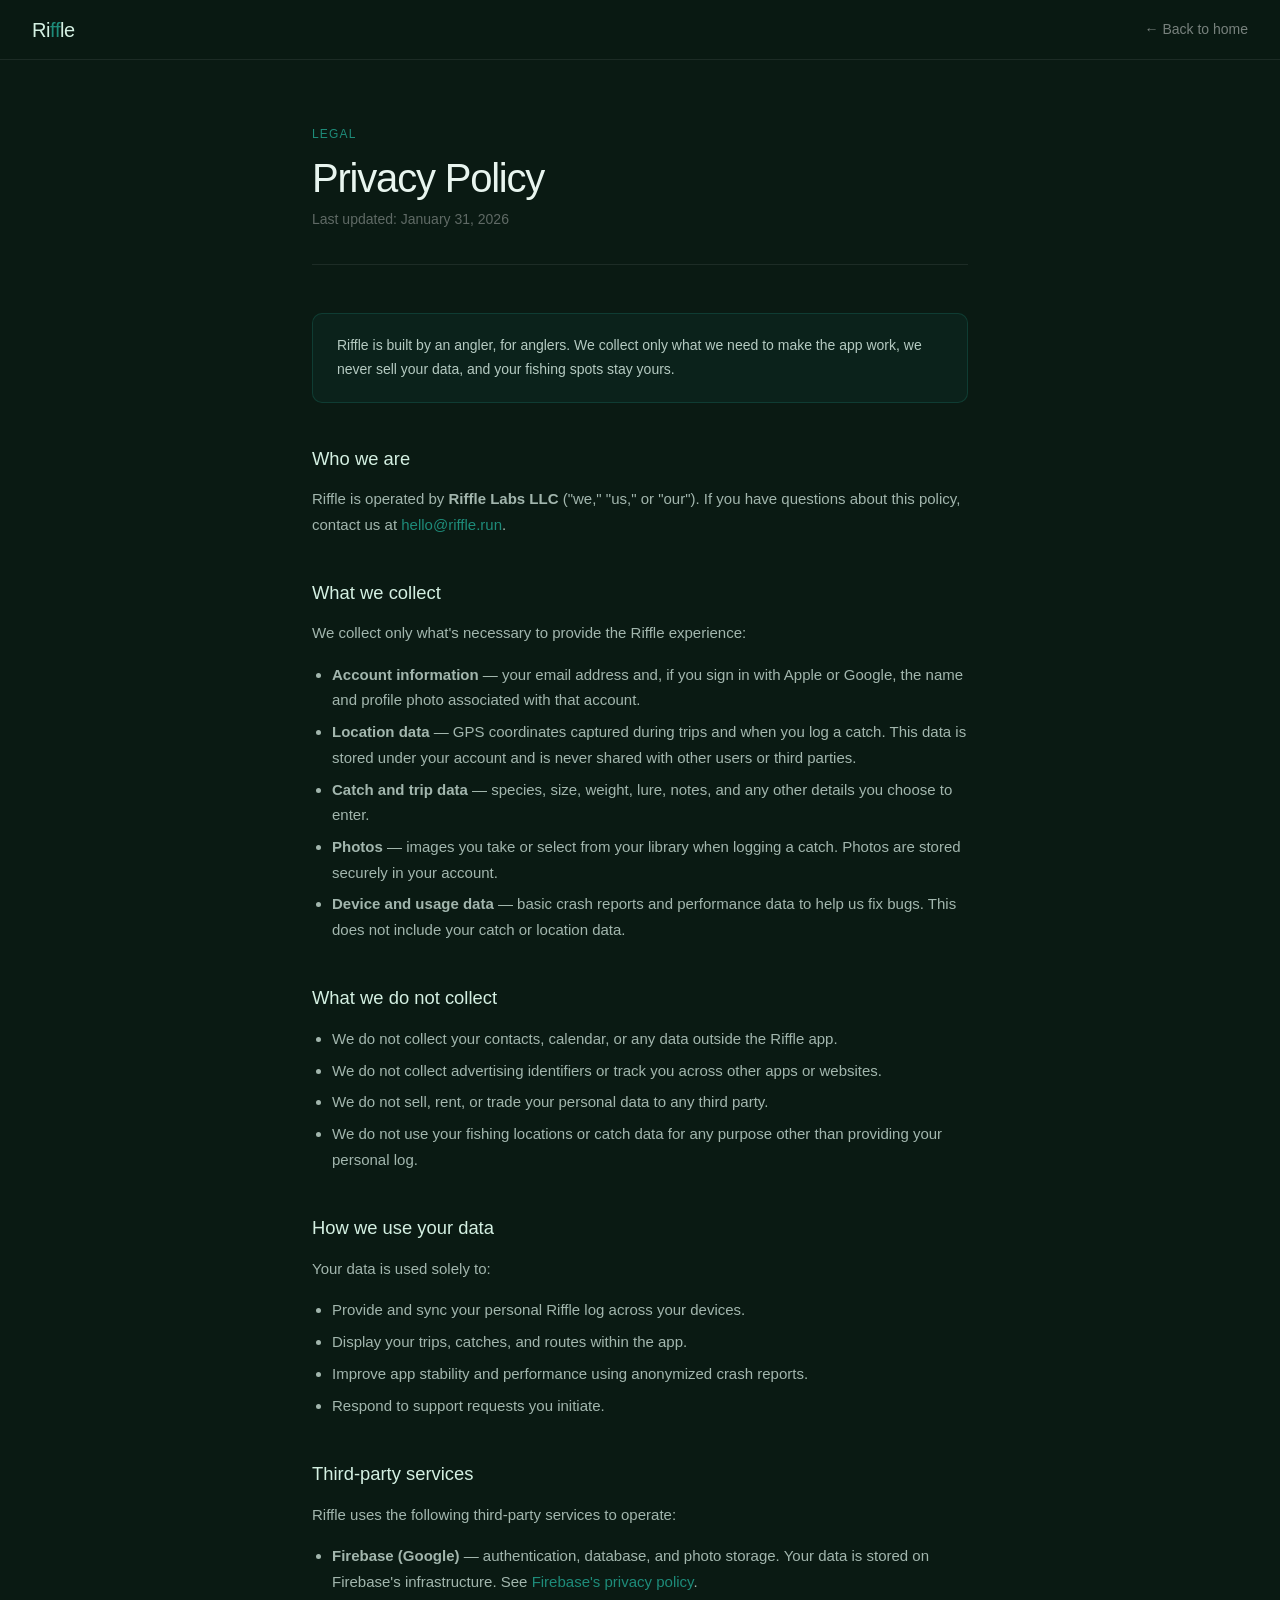
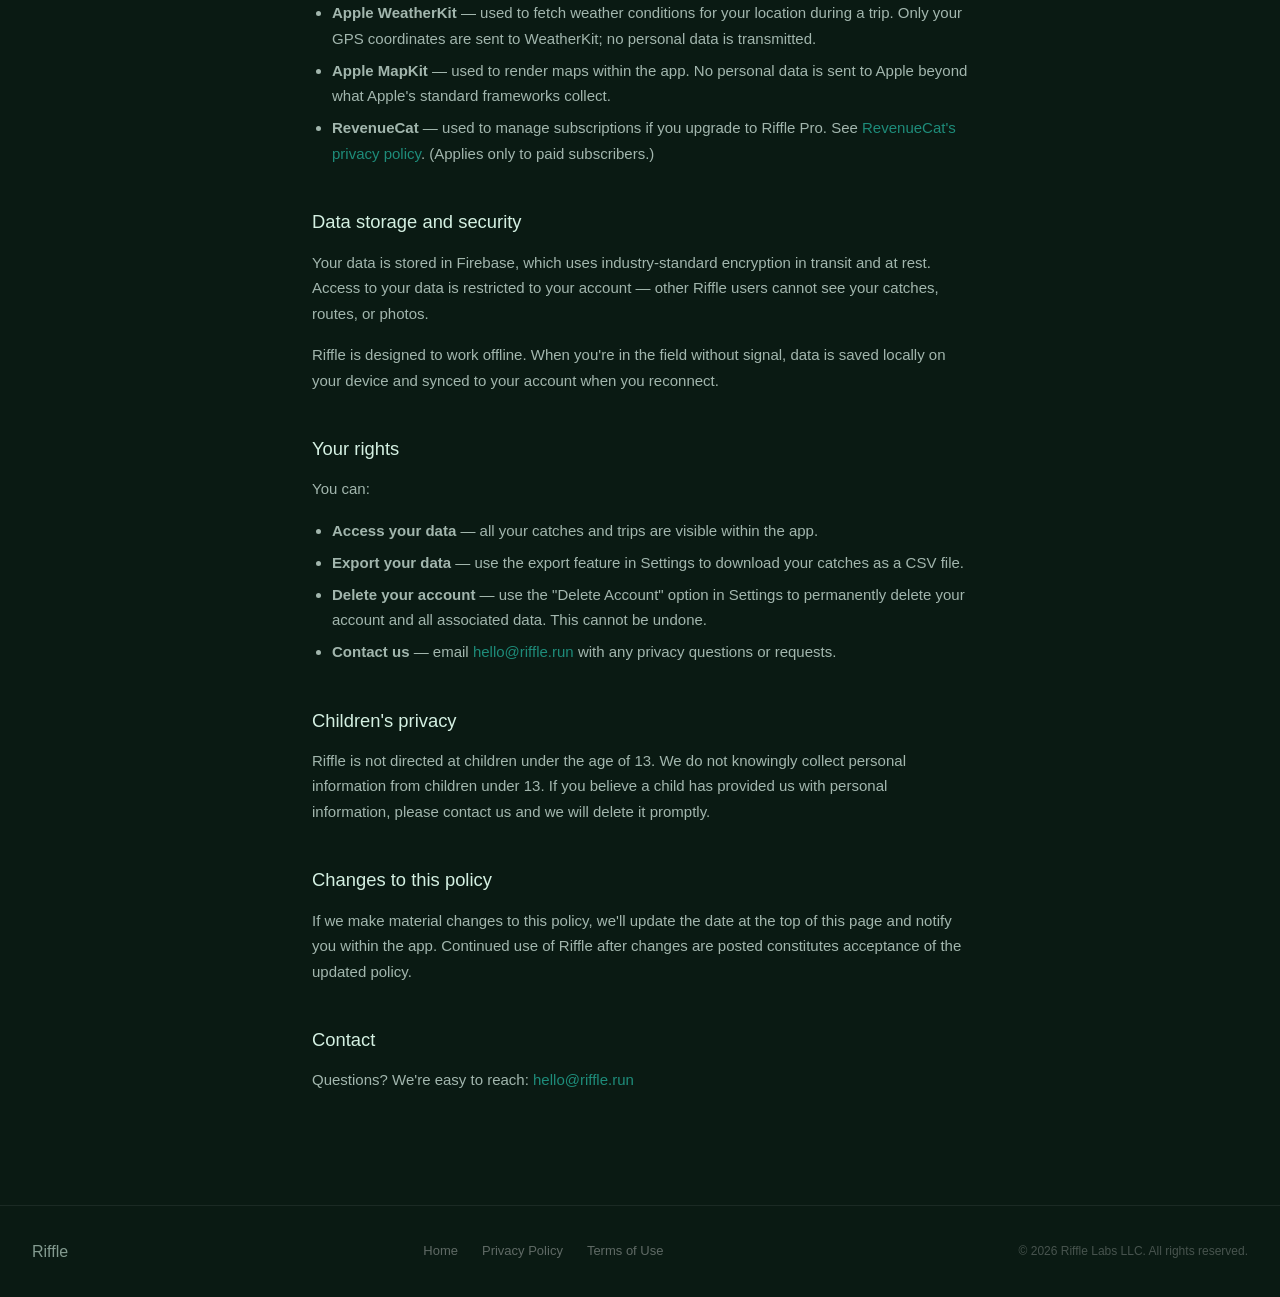
==== privacy.html @ 9430cfe5 "Center footer on mobile, stack Riffle → links → copyright Co-Authored-By: Claude Sonnet 4.6 <noreply" ====
<!DOCTYPE html>
<html lang="en">
<head>
  <meta charset="UTF-8">
  <meta name="viewport" content="width=device-width, initial-scale=1.0">
  <title>Privacy Policy — Riffle</title>
  <link rel="stylesheet" href="global.css">
  <style>
    body { color: #c8ddd4; line-height: 1.7; }

    .container {
      max-width: 720px;
      margin: 0 auto;
      padding: 4rem 2rem 6rem;
    }
    .doc-label {
      font-size: 12px; letter-spacing: 0.1em;
      color: #1E8C7A; text-transform: uppercase;
      margin-bottom: 0.75rem;
    }
    h1 {
      font-size: 2.5rem; font-weight: 500;
      letter-spacing: -0.03em; color: #e8f5ef;
      margin-bottom: 0.5rem; line-height: 1.1;
    }
    .doc-meta {
      font-size: 14px; color: rgba(255,255,255,0.35);
      margin-bottom: 3rem;
      padding-bottom: 2rem;
      border-bottom: 0.5px solid rgba(255,255,255,0.08);
    }
    h2 {
      font-size: 1.15rem; font-weight: 500;
      color: #d4f0e2; margin: 2.5rem 0 0.75rem;
    }
    p {
      font-size: 15px; color: rgba(200,221,212,0.8);
      margin-bottom: 1rem;
    }
    ul {
      margin: 0.5rem 0 1rem 1.25rem;
    }
    li {
      font-size: 15px; color: rgba(200,221,212,0.8);
      margin-bottom: 0.4rem;
    }
    a { color: #1E8C7A; text-decoration: none; }
    a:hover { text-decoration: underline; }
    .highlight-box {
      background: rgba(30,140,122,0.08);
      border: 0.5px solid rgba(30,140,122,0.25);
      border-radius: 10px;
      padding: 1.25rem 1.5rem;
      margin: 2rem 0;
    }
    .highlight-box p {
      margin: 0; font-size: 14px;
      color: rgba(200,221,212,0.9);
    }
  </style>
</head>
<body>

<nav>
  <a href="index.html" class="nav-logo">Ri<span>ff</span>le</a>
  <a href="index.html" class="nav-back">← Back to home</a>
</nav>

<div class="container">
  <div class="doc-label">Legal</div>
  <h1>Privacy Policy</h1>
  <p class="doc-meta">Last updated: January 31, 2026</p>

  <div class="highlight-box">
    <p>Riffle is built by an angler, for anglers. We collect only what we need to make the app work, we never sell your data, and your fishing spots stay yours.</p>
  </div>

  <h2>Who we are</h2>
  <p>Riffle is operated by <strong>Riffle Labs LLC</strong> ("we," "us," or "our"). If you have questions about this policy, contact us at <a href="mailto:hello@riffle.run">hello@riffle.run</a>.</p>

  <h2>What we collect</h2>
  <p>We collect only what's necessary to provide the Riffle experience:</p>
  <ul>
    <li><strong>Account information</strong> — your email address and, if you sign in with Apple or Google, the name and profile photo associated with that account.</li>
    <li><strong>Location data</strong> — GPS coordinates captured during trips and when you log a catch. This data is stored under your account and is never shared with other users or third parties.</li>
    <li><strong>Catch and trip data</strong> — species, size, weight, lure, notes, and any other details you choose to enter.</li>
    <li><strong>Photos</strong> — images you take or select from your library when logging a catch. Photos are stored securely in your account.</li>
    <li><strong>Device and usage data</strong> — basic crash reports and performance data to help us fix bugs. This does not include your catch or location data.</li>
  </ul>

  <h2>What we do not collect</h2>
  <ul>
    <li>We do not collect your contacts, calendar, or any data outside the Riffle app.</li>
    <li>We do not collect advertising identifiers or track you across other apps or websites.</li>
    <li>We do not sell, rent, or trade your personal data to any third party.</li>
    <li>We do not use your fishing locations or catch data for any purpose other than providing your personal log.</li>
  </ul>

  <h2>How we use your data</h2>
  <p>Your data is used solely to:</p>
  <ul>
    <li>Provide and sync your personal Riffle log across your devices.</li>
    <li>Display your trips, catches, and routes within the app.</li>
    <li>Improve app stability and performance using anonymized crash reports.</li>
    <li>Respond to support requests you initiate.</li>
  </ul>

  <h2>Third-party services</h2>
  <p>Riffle uses the following third-party services to operate:</p>
  <ul>
    <li><strong>Firebase (Google)</strong> — authentication, database, and photo storage. Your data is stored on Firebase's infrastructure. See <a href="https://firebase.google.com/support/privacy" target="_blank">Firebase's privacy policy</a>.</li>
    <li><strong>Apple WeatherKit</strong> — used to fetch weather conditions for your location during a trip. Only your GPS coordinates are sent to WeatherKit; no personal data is transmitted.</li>
    <li><strong>Apple MapKit</strong> — used to render maps within the app. No personal data is sent to Apple beyond what Apple's standard frameworks collect.</li>
    <li><strong>RevenueCat</strong> — used to manage subscriptions if you upgrade to Riffle Pro. See <a href="https://www.revenuecat.com/privacy" target="_blank">RevenueCat's privacy policy</a>. (Applies only to paid subscribers.)</li>
  </ul>

  <h2>Data storage and security</h2>
  <p>Your data is stored in Firebase, which uses industry-standard encryption in transit and at rest. Access to your data is restricted to your account — other Riffle users cannot see your catches, routes, or photos.</p>
  <p>Riffle is designed to work offline. When you're in the field without signal, data is saved locally on your device and synced to your account when you reconnect.</p>

  <h2>Your rights</h2>
  <p>You can:</p>
  <ul>
    <li><strong>Access your data</strong> — all your catches and trips are visible within the app.</li>
    <li><strong>Export your data</strong> — use the export feature in Settings to download your catches as a CSV file.</li>
    <li><strong>Delete your account</strong> — use the "Delete Account" option in Settings to permanently delete your account and all associated data. This cannot be undone.</li>
    <li><strong>Contact us</strong> — email <a href="mailto:hello@riffle.run">hello@riffle.run</a> with any privacy questions or requests.</li>
  </ul>

  <h2>Children's privacy</h2>
  <p>Riffle is not directed at children under the age of 13. We do not knowingly collect personal information from children under 13. If you believe a child has provided us with personal information, please contact us and we will delete it promptly.</p>

  <h2>Changes to this policy</h2>
  <p>If we make material changes to this policy, we'll update the date at the top of this page and notify you within the app. Continued use of Riffle after changes are posted constitutes acceptance of the updated policy.</p>

  <h2>Contact</h2>
  <p>Questions? We're easy to reach: <a href="mailto:hello@riffle.run">hello@riffle.run</a></p>
</div>

<footer>
  <div class="footer-logo">Riffle</div>
  <div class="footer-links">
    <a href="index.html">Home</a>
    <a href="privacy.html">Privacy Policy</a>
    <a href="terms.html">Terms of Use</a>
  </div>
  <div class="footer-copy">© 2026 Riffle Labs LLC. All rights reserved.</div>
</footer>

</body>
</html>
---- global.css ----
/* Reset */
* { margin: 0; padding: 0; box-sizing: border-box; }

/* Base */
body {
  font-family: -apple-system, BlinkMacSystemFont, 'Segoe UI', sans-serif;
  background: #0a1a13;
}

/* Nav */
nav {
  position: sticky; top: 0; z-index: 100;
  display: flex; align-items: center; justify-content: space-between;
  padding: 0 2rem; height: 60px;
  background: rgba(10, 26, 19, 0.85);
  backdrop-filter: blur(8px);
  border-bottom: 0.5px solid rgba(255,255,255,0.08);
}
.nav-logo { font-size: 20px; font-weight: 500; letter-spacing: -0.02em; color: #d4f0e2; text-decoration: none; }
.nav-logo span { color: #1E8C7A; }
.nav-links { display: flex; gap: 1.5rem; align-items: center; }
.nav-links a { font-size: 14px; color: rgba(240,237,232,0.65); text-decoration: none; transition: color 0.2s; }
.nav-links a:hover { color: #d4f0e2; }
.nav-cta {
  background: #1E8C7A; color: #fff; border: none;
  padding: 8px 18px; border-radius: 20px; font-size: 14px; font-weight: 500;
  cursor: pointer; text-decoration: none; transition: background 0.2s;
}
.nav-cta:hover { background: #17705f; }
.nav-back { font-size: 14px; color: rgba(255,255,255,0.45); text-decoration: none; transition: color 0.2s; }
.nav-back:hover { color: #d4f0e2; }

/* Footer */
footer {
  padding: 2rem;
  border-top: 0.5px solid rgba(255,255,255,0.07);
  display: flex; align-items: center; justify-content: space-between; gap: 1rem;
}
.footer-logo { font-size: 16px; font-weight: 500; color: rgba(212,240,226,0.6); }
.footer-links { display: flex; gap: 1.5rem; flex-wrap: wrap; }
.footer-links a { font-size: 13px; color: rgba(255,255,255,0.35); text-decoration: none; transition: color 0.2s; }
.footer-links a:hover { color: rgba(255,255,255,0.65); }
.footer-copy { font-size: 12px; color: rgba(255,255,255,0.25); }

@media (max-width: 600px) {
  footer { flex-direction: column; align-items: center; text-align: center; }
  .footer-links { justify-content: center; }
}
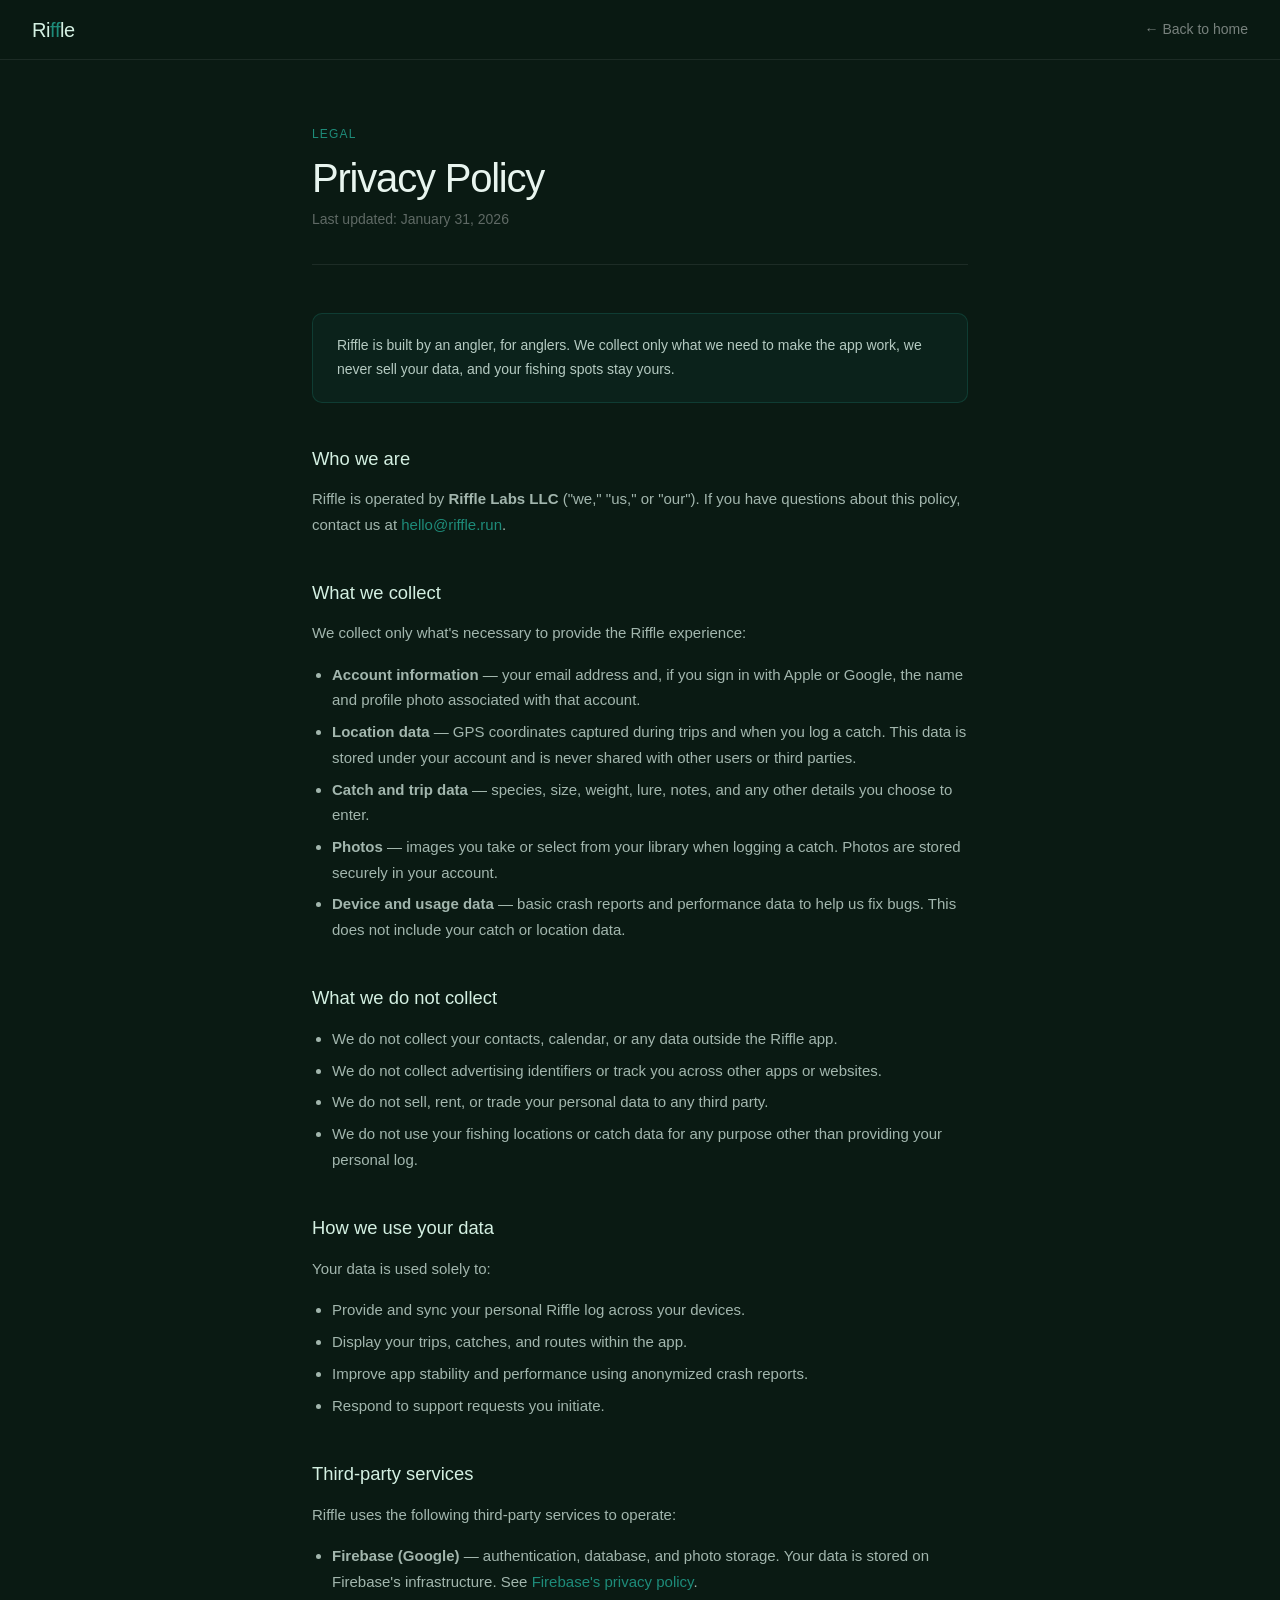
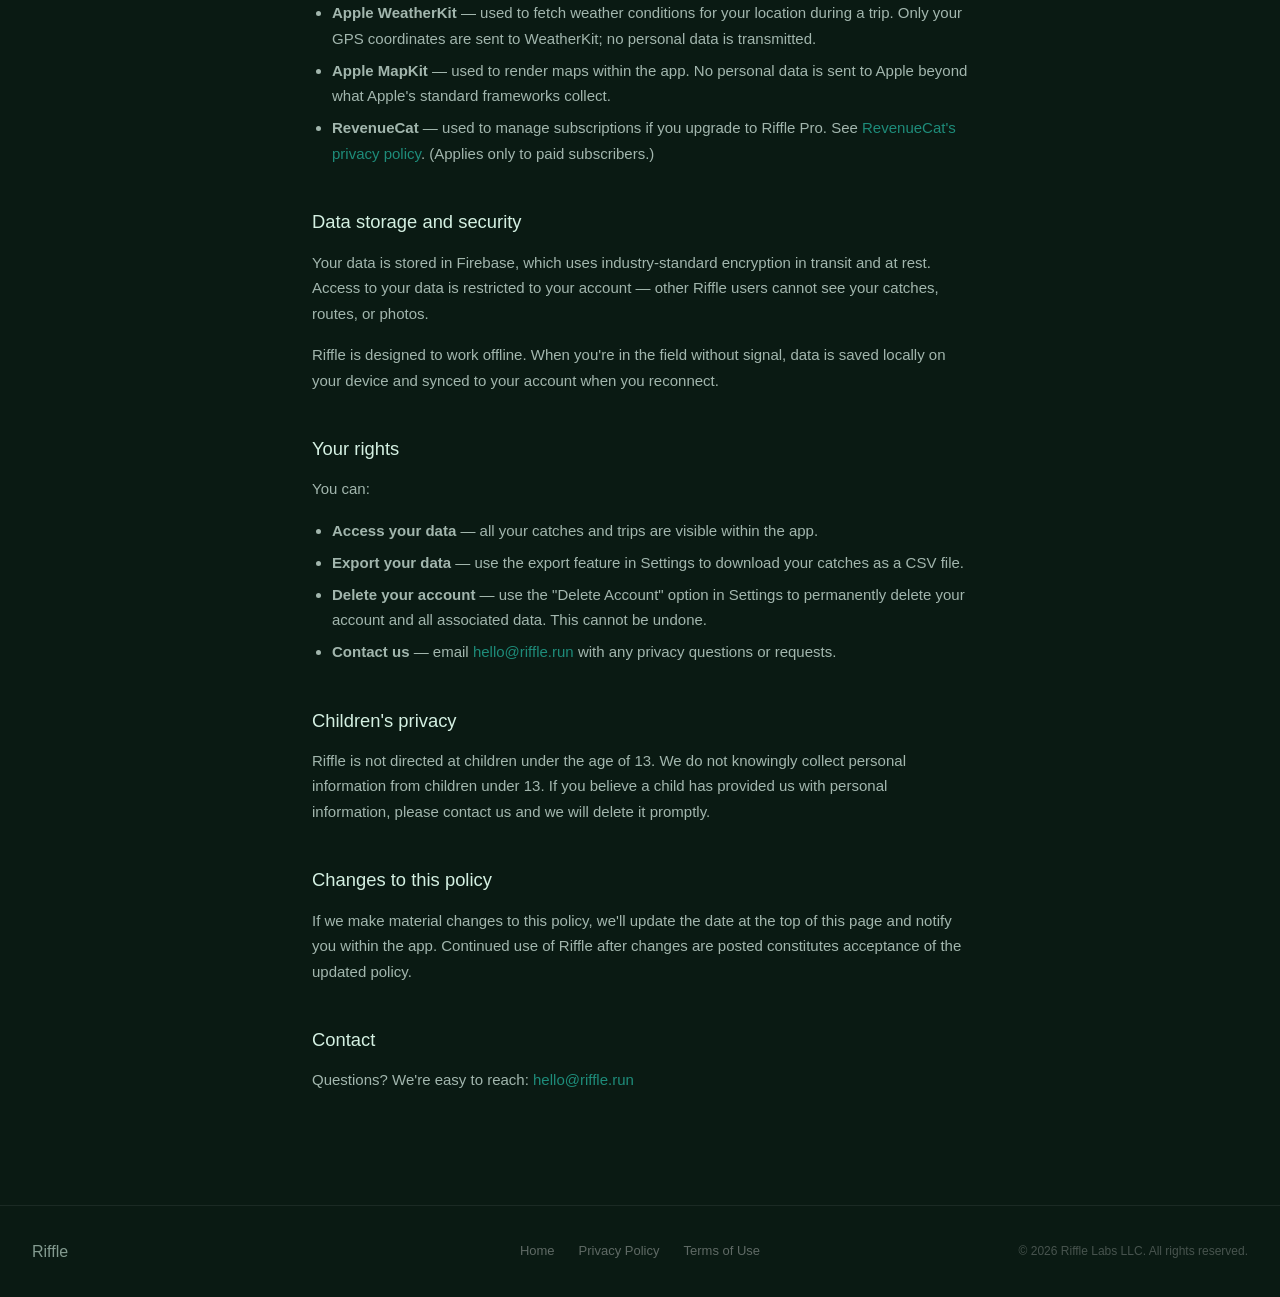
==== commit ecd19859: "SEO pass: meta descriptions, OG tags, structured data, sitemap, robots.txt Co-Authored-By: Claude So" ====
--- a/privacy.html
+++ b/privacy.html
@@ -4,6 +4,16 @@
   <meta charset="UTF-8">
   <meta name="viewport" content="width=device-width, initial-scale=1.0">
   <title>Privacy Policy — Riffle</title>
+  <meta name="description" content="Riffle privacy policy — we collect only what's needed to make the app work and never sell your data.">
+  <meta name="robots" content="index, follow">
+  <link rel="canonical" href="https://riffle.run/privacy.html">
+
+  <!-- Open Graph -->
+  <meta property="og:type" content="website">
+  <meta property="og:url" content="https://riffle.run/privacy.html">
+  <meta property="og:title" content="Privacy Policy — Riffle">
+  <meta property="og:description" content="Riffle privacy policy — we collect only what's needed to make the app work and never sell your data.">
+
   <link rel="stylesheet" href="global.css">
   <style>
     body { color: #c8ddd4; line-height: 1.7; }
--- a/global.css
+++ b/global.css
@@ -34,8 +34,10 @@
 footer {
   padding: 2rem;
   border-top: 0.5px solid rgba(255,255,255,0.07);
-  display: flex; align-items: center; justify-content: space-between; gap: 1rem;
+  display: grid; grid-template-columns: 1fr auto 1fr;
+  align-items: center; gap: 1rem;
 }
+.footer-copy { justify-self: end; }
 .footer-logo { font-size: 16px; font-weight: 500; color: rgba(212,240,226,0.6); }
 .footer-links { display: flex; gap: 1.5rem; flex-wrap: wrap; }
 .footer-links a { font-size: 13px; color: rgba(255,255,255,0.35); text-decoration: none; transition: color 0.2s; }
@@ -43,6 +45,7 @@
 .footer-copy { font-size: 12px; color: rgba(255,255,255,0.25); }
 
 @media (max-width: 600px) {
-  footer { flex-direction: column; align-items: center; text-align: center; }
+  footer { grid-template-columns: 1fr; justify-items: center; text-align: center; }
+  .footer-copy { justify-self: center; }
   .footer-links { justify-content: center; }
 }
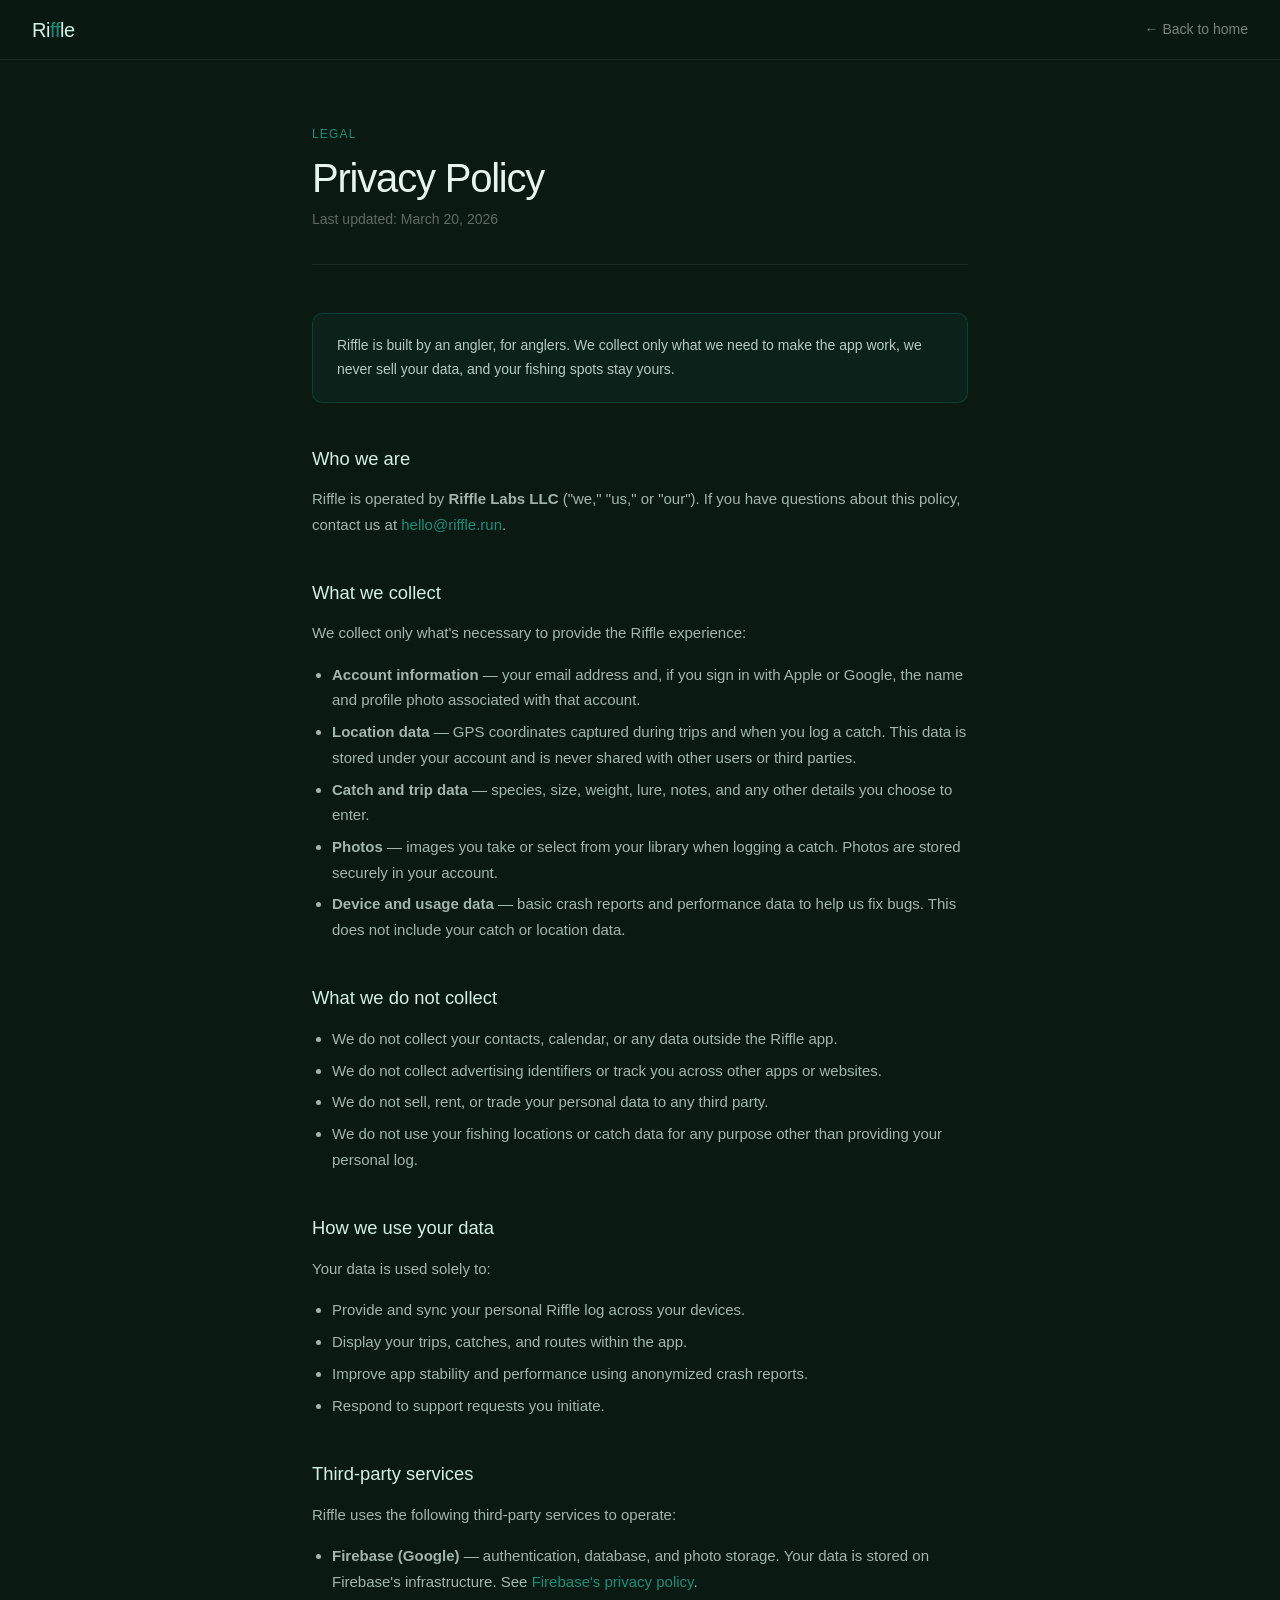
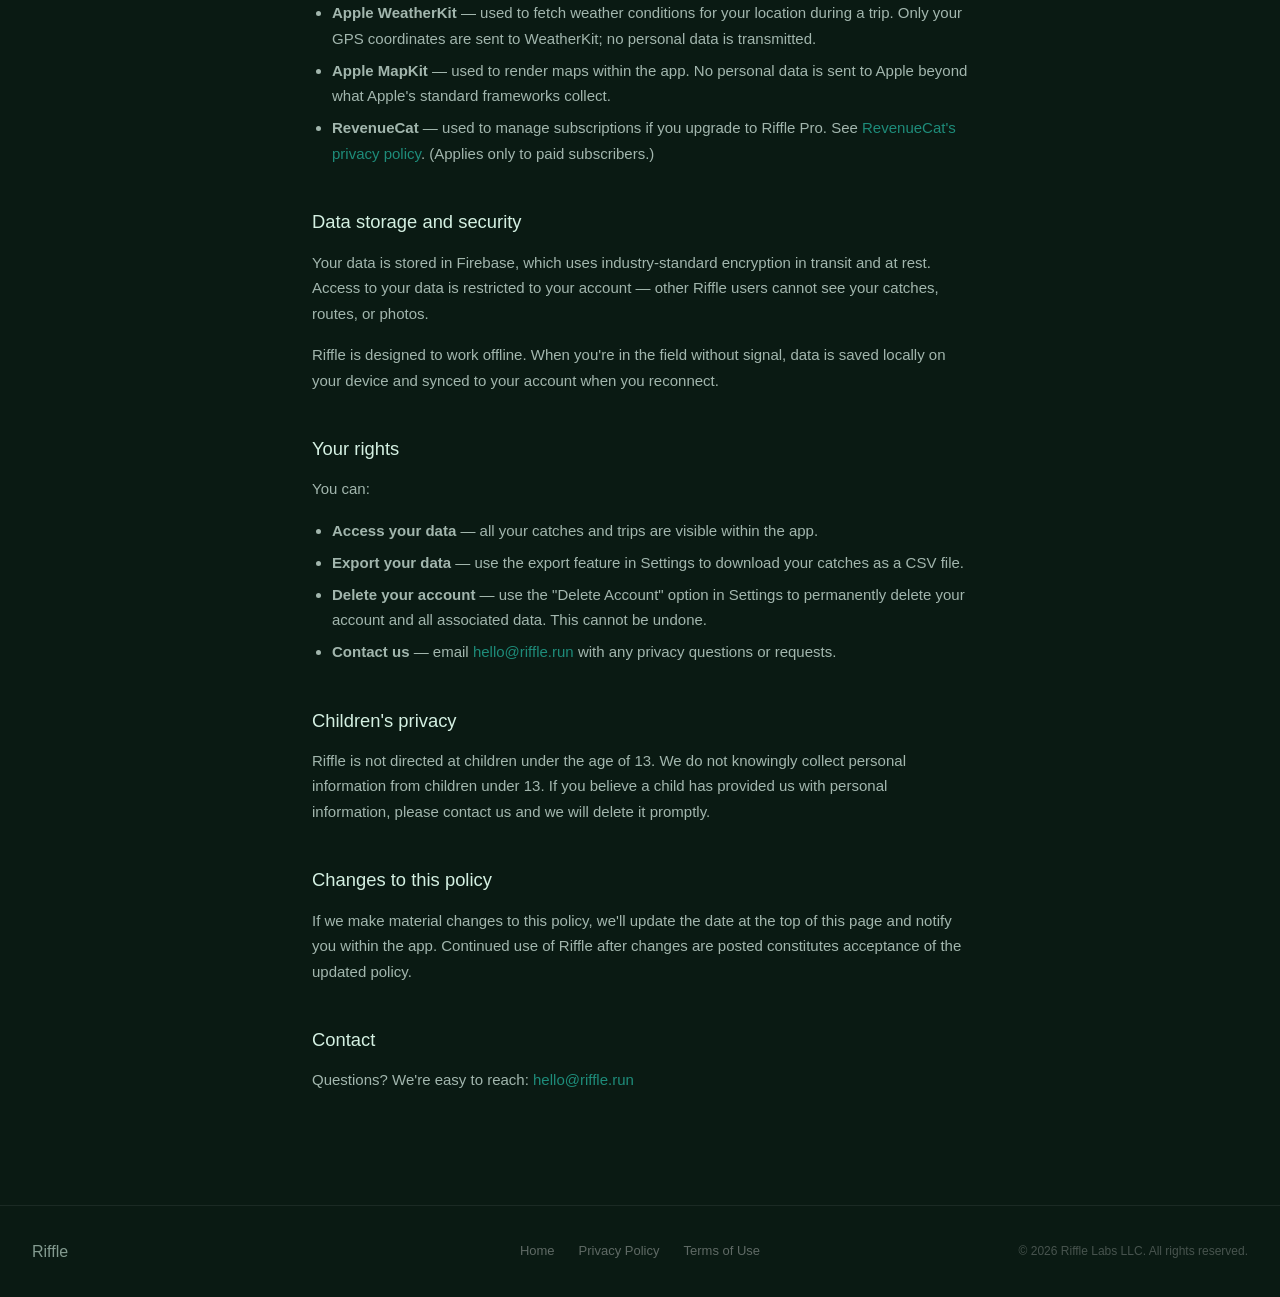
==== commit 76dd87f9: "Update terms and privacy policy dates to March 20, 2026 Co-Authored-By: Claude Sonnet 4.6 <noreply@a" ====
--- a/privacy.html
+++ b/privacy.html
@@ -13,6 +13,7 @@
   <meta property="og:url" content="https://riffle.run/privacy.html">
   <meta property="og:title" content="Privacy Policy — Riffle">
   <meta property="og:description" content="Riffle privacy policy — we collect only what's needed to make the app work and never sell your data.">
+  <meta property="og:image" content="https://riffle.run/og-image.png">
 
   <link rel="stylesheet" href="global.css">
   <style>
@@ -79,7 +80,7 @@
 <div class="container">
   <div class="doc-label">Legal</div>
   <h1>Privacy Policy</h1>
-  <p class="doc-meta">Last updated: January 31, 2026</p>
+  <p class="doc-meta">Last updated: March 20, 2026</p>
 
   <div class="highlight-box">
     <p>Riffle is built by an angler, for anglers. We collect only what we need to make the app work, we never sell your data, and your fishing spots stay yours.</p>
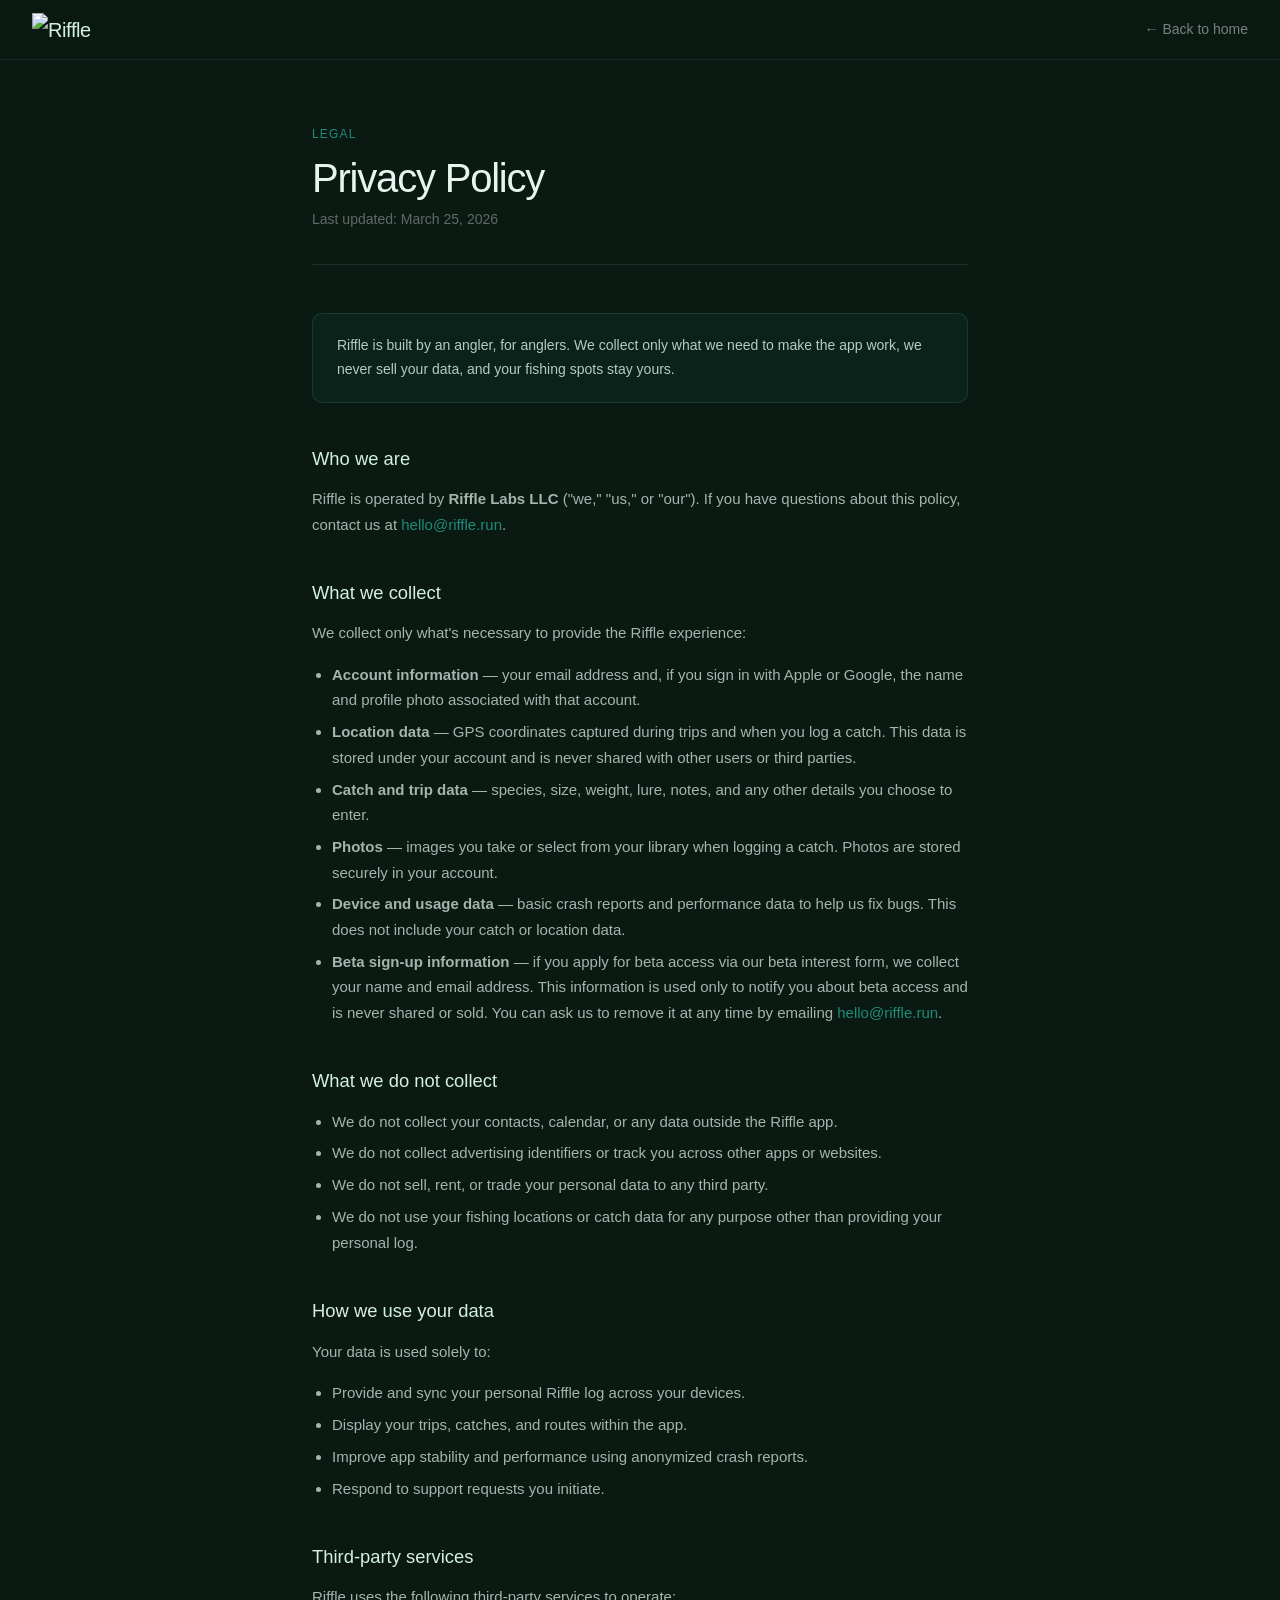
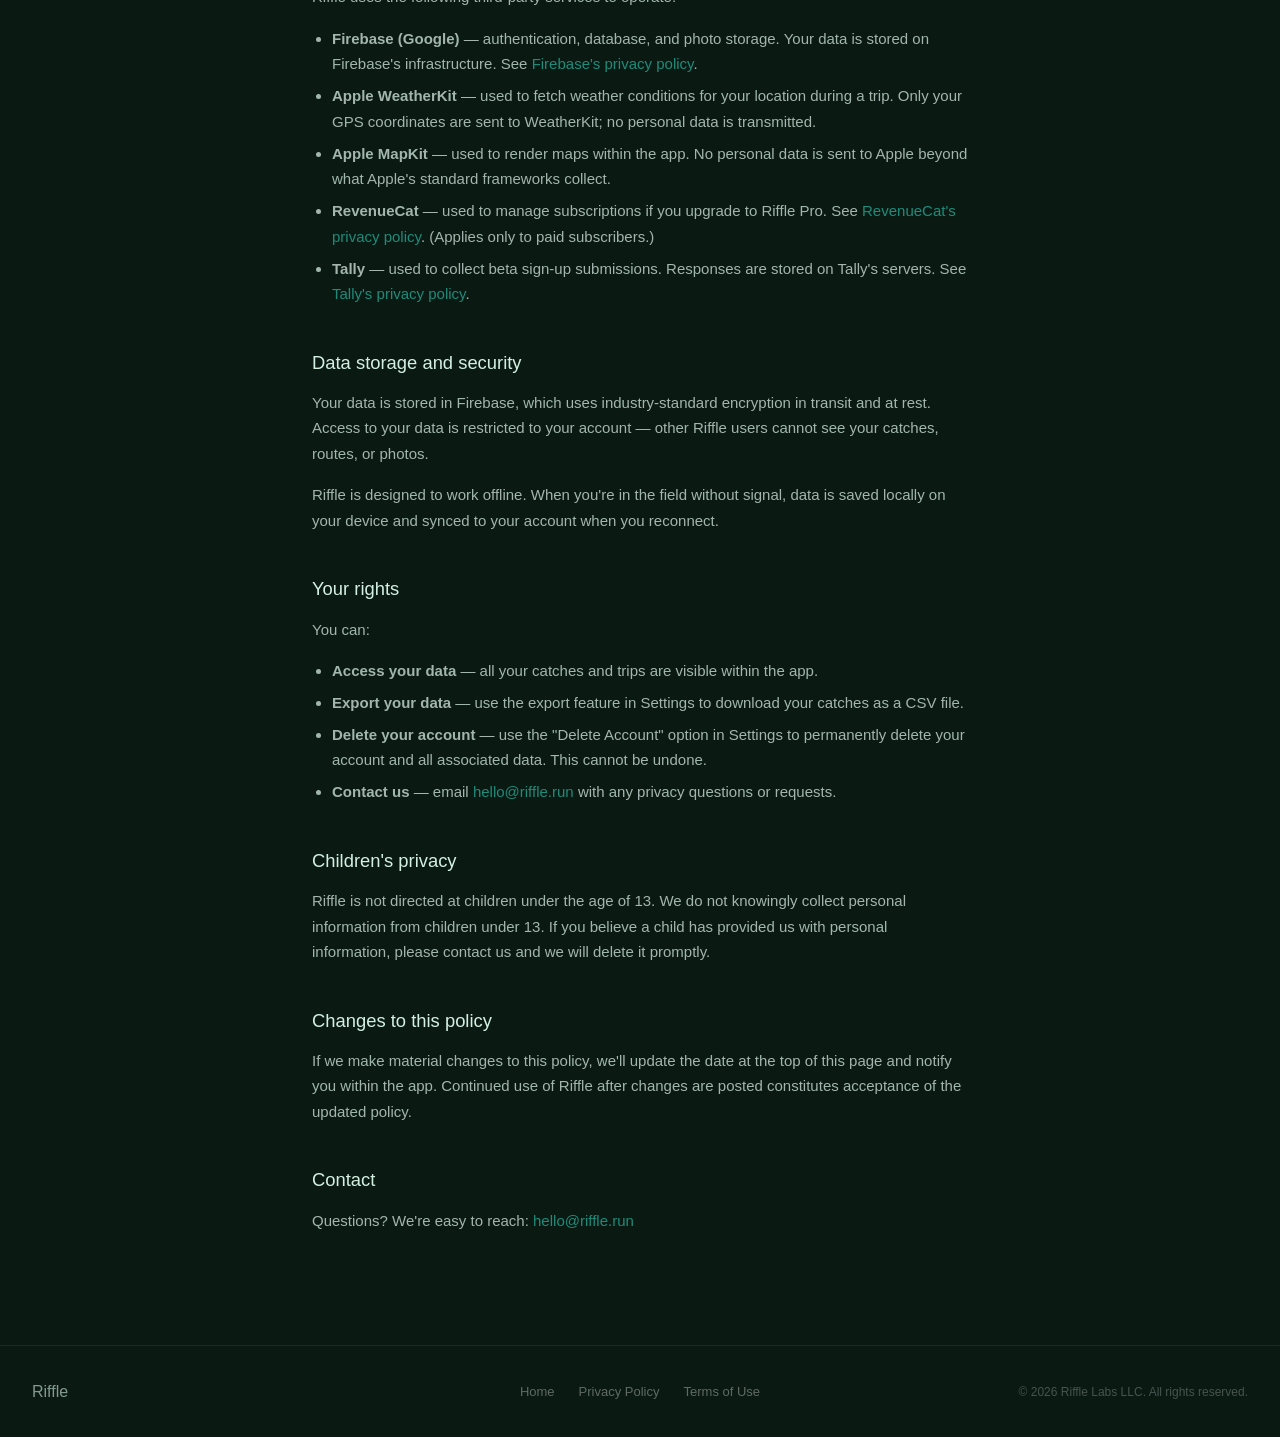
==== commit 3abe3601: "Add Google Analytics (gtag.js) to all pages Co-Authored-By: Claude Opus 4.6 (1M context) <noreply@an" ====
--- a/privacy.html
+++ b/privacy.html
@@ -3,6 +3,16 @@
 <head>
   <meta charset="UTF-8">
   <meta name="viewport" content="width=device-width, initial-scale=1.0">
+
+  <!-- Google tag (gtag.js) -->
+  <script async src="https://www.googletagmanager.com/gtag/js?id=G-71ZW9WDT0X"></script>
+  <script>
+    window.dataLayer = window.dataLayer || [];
+    function gtag(){dataLayer.push(arguments);}
+    gtag('js', new Date());
+    gtag('config', 'G-71ZW9WDT0X');
+  </script>
+
   <title>Privacy Policy — Riffle</title>
   <meta name="description" content="Riffle privacy policy — we collect only what's needed to make the app work and never sell your data.">
   <meta name="robots" content="index, follow">
@@ -73,14 +83,14 @@
 <body>
 
 <nav>
-  <a href="index.html" class="nav-logo">Ri<span>ff</span>le</a>
+  <a href="index.html" class="nav-logo"><img src="Riffle.svg" alt="Riffle" height="24"></a>
   <a href="index.html" class="nav-back">← Back to home</a>
 </nav>
 
 <div class="container">
   <div class="doc-label">Legal</div>
   <h1>Privacy Policy</h1>
-  <p class="doc-meta">Last updated: March 20, 2026</p>
+  <p class="doc-meta">Last updated: March 25, 2026</p>
 
   <div class="highlight-box">
     <p>Riffle is built by an angler, for anglers. We collect only what we need to make the app work, we never sell your data, and your fishing spots stay yours.</p>
@@ -97,6 +107,7 @@
     <li><strong>Catch and trip data</strong> — species, size, weight, lure, notes, and any other details you choose to enter.</li>
     <li><strong>Photos</strong> — images you take or select from your library when logging a catch. Photos are stored securely in your account.</li>
     <li><strong>Device and usage data</strong> — basic crash reports and performance data to help us fix bugs. This does not include your catch or location data.</li>
+    <li><strong>Beta sign-up information</strong> — if you apply for beta access via our beta interest form, we collect your name and email address. This information is used only to notify you about beta access and is never shared or sold. You can ask us to remove it at any time by emailing <a href="mailto:hello@riffle.run">hello@riffle.run</a>.</li>
   </ul>
 
   <h2>What we do not collect</h2>
@@ -123,6 +134,7 @@
     <li><strong>Apple WeatherKit</strong> — used to fetch weather conditions for your location during a trip. Only your GPS coordinates are sent to WeatherKit; no personal data is transmitted.</li>
     <li><strong>Apple MapKit</strong> — used to render maps within the app. No personal data is sent to Apple beyond what Apple's standard frameworks collect.</li>
     <li><strong>RevenueCat</strong> — used to manage subscriptions if you upgrade to Riffle Pro. See <a href="https://www.revenuecat.com/privacy" target="_blank">RevenueCat's privacy policy</a>. (Applies only to paid subscribers.)</li>
+    <li><strong>Tally</strong> — used to collect beta sign-up submissions. Responses are stored on Tally's servers. See <a href="https://tally.so/help/privacy-policy" target="_blank">Tally's privacy policy</a>.</li>
   </ul>
 
   <h2>Data storage and security</h2>
@@ -158,5 +170,10 @@
   <div class="footer-copy">© 2026 Riffle Labs LLC. All rights reserved.</div>
 </footer>
 
+<script>
+  const nav = document.querySelector('nav');
+  const onScroll = () => nav.classList.toggle('scrolled', window.scrollY > 10);
+  window.addEventListener('scroll', onScroll, { passive: true });
+</script>
 </body>
 </html>
--- a/global.css
+++ b/global.css
@@ -1,51 +1,199 @@
 /* Reset */
 * { margin: 0; padding: 0; box-sizing: border-box; }
+html { scroll-behavior: smooth; }
+
+/* Tokens */
+:root {
+  /* Colors */
+  --color-bg:           #0a1a13;
+  --color-bg-dark:      #0d2119;
+  --color-bg-surface:   #0f2920;
+  --color-teal:         #1E8C7A;
+  --color-teal-dim:     rgba(30,140,122,0.2);
+  --color-amber:        #D4920F;
+  --color-amber-hover:  #B87C0C;
+  --color-text:         #e8f5ef;
+  --color-text-soft:    #d4f0e2;
+  --color-text-muted:   rgba(232,245,239,0.55);
+  --color-border:       rgba(255,255,255,0.07);
+  --color-border-nav:   rgba(255,255,255,0.08);
+
+  /* Spacing */
+  --space-xs:   0.5rem;
+  --space-sm:   1rem;
+  --space-md:   1.5rem;
+  --space-lg:   2rem;
+  --space-xl:   3rem;
+  --space-2xl:  5rem;
+  --space-3xl:  6rem;
+
+  /* Nav */
+  --nav-height: 60px;
+}
 
 /* Base */
 body {
   font-family: -apple-system, BlinkMacSystemFont, 'Segoe UI', sans-serif;
-  background: #0a1a13;
+  background: var(--color-bg);
 }
 
 /* Nav */
 nav {
   position: sticky; top: 0; z-index: 100;
   display: flex; align-items: center; justify-content: space-between;
-  padding: 0 2rem; height: 60px;
+  padding: 0 var(--space-lg); height: var(--nav-height);
   background: rgba(10, 26, 19, 0.85);
   backdrop-filter: blur(8px);
-  border-bottom: 0.5px solid rgba(255,255,255,0.08);
+  border-bottom: 0.5px solid var(--color-border-nav);
+  transition: background 0.3s ease, border-color 0.3s ease, backdrop-filter 0.3s ease;
 }
-.nav-logo { font-size: 20px; font-weight: 500; letter-spacing: -0.02em; color: #d4f0e2; text-decoration: none; }
-.nav-logo span { color: #1E8C7A; }
-.nav-links { display: flex; gap: 1.5rem; align-items: center; }
+nav.scrolled {
+  background: rgba(10, 26, 19, 0.85);
+  backdrop-filter: blur(8px);
+  border-bottom-color: var(--color-border-nav);
+}
+.nav-logo { font-size: 20px; font-weight: 500; letter-spacing: -0.02em; color: var(--color-text-soft); text-decoration: none; }
+.nav-logo span { color: var(--color-teal); }
+.nav-links { display: flex; gap: var(--space-md); align-items: center; }
 .nav-links a { font-size: 14px; color: rgba(240,237,232,0.65); text-decoration: none; transition: color 0.2s; }
-.nav-links a:hover { color: #d4f0e2; }
-.nav-cta {
-  background: #1E8C7A; color: #fff; border: none;
-  padding: 8px 18px; border-radius: 20px; font-size: 14px; font-weight: 500;
+.nav-links a:hover { color: var(--color-text-soft); }
+.nav-cta, .nav-links a.nav-cta {
+  background: var(--color-amber); color: #fff; border: none;
+  padding: 8px 18px; border-radius: 12px; font-size: 14px; font-weight: 500;
   cursor: pointer; text-decoration: none; transition: background 0.2s;
 }
-.nav-cta:hover { background: #17705f; }
+.nav-cta:hover, .nav-links a.nav-cta:hover { background: var(--color-amber-hover); color: #fff; }
 .nav-back { font-size: 14px; color: rgba(255,255,255,0.45); text-decoration: none; transition: color 0.2s; }
-.nav-back:hover { color: #d4f0e2; }
+.nav-back:hover { color: var(--color-text-soft); }
+.nav-section-links { display: contents; }
 
 /* Footer */
 footer {
-  padding: 2rem;
-  border-top: 0.5px solid rgba(255,255,255,0.07);
+  padding: var(--space-lg);
+  border-top: 0.5px solid var(--color-border);
   display: grid; grid-template-columns: 1fr auto 1fr;
-  align-items: center; gap: 1rem;
+  align-items: center; gap: var(--space-sm);
 }
 .footer-copy { justify-self: end; }
 .footer-logo { font-size: 16px; font-weight: 500; color: rgba(212,240,226,0.6); }
-.footer-links { display: flex; gap: 1.5rem; flex-wrap: wrap; }
+.footer-links { display: flex; gap: var(--space-md); flex-wrap: wrap; }
 .footer-links a { font-size: 13px; color: rgba(255,255,255,0.35); text-decoration: none; transition: color 0.2s; }
 .footer-links a:hover { color: rgba(255,255,255,0.65); }
 .footer-copy { font-size: 12px; color: rgba(255,255,255,0.25); }
 
-@media (max-width: 600px) {
-  footer { grid-template-columns: 1fr; justify-items: center; text-align: center; }
-  .footer-copy { justify-self: center; }
+@media (max-width: 640px) {
+  nav {
+    padding: 0 var(--space-md);
+  }
+  .nav-section-links {
+    display: none;
+  }
+}
+
+/* App mockup block slide-in */
+.mockup-block-anim {
+  opacity: 0;
+  transform: translateY(48px);
+  transition: opacity 0.65s ease, transform 0.65s cubic-bezier(0.25, 0.46, 0.45, 0.94);
+}
+.mockup-block-anim.visible {
+  opacity: 1;
+  transform: translateY(0);
+}
+
+/* Hero load animation */
+.hero-anim {
+  opacity: 0;
+  transform: translateY(12px);
+  transition: opacity 0.5s ease, transform 0.5s ease;
+}
+.hero-anim.visible {
+  opacity: 1;
+  transform: translateY(0);
+}
+
+/* Feature card hovers */
+.feature-card {
+  position: relative;
+  transition: transform 0.25s ease, box-shadow 0.25s ease, background 0.25s ease;
+}
+.feature-card::before {
+  content: '';
+  position: absolute;
+  top: 0;
+  left: 50%;
+  right: 50%;
+  height: 2px;
+  background: var(--color-teal);
+  box-shadow: 0 0 10px rgba(30,140,122,0.7);
+  transition: left 0.35s ease, right 0.35s ease;
+  pointer-events: none;
+}
+.feature-icon {
+  transition: background 0.25s ease, box-shadow 0.25s ease, transform 0.25s ease;
+}
+.feature-title {
+  transition: color 0.25s ease;
+}
+@media (hover: hover) {
+  .feature-card:hover::before {
+    left: 0;
+    right: 0;
+  }
+  .feature-card:hover {
+    transform: translateY(-3px);
+    background: #0e2820;
+    box-shadow: 0 12px 32px rgba(0,0,0,0.4);
+  }
+  .feature-card:hover .feature-icon {
+    background: rgba(30,140,122,0.32);
+    box-shadow: 0 0 18px rgba(30,140,122,0.3);
+    transform: scale(1.12);
+  }
+  .feature-card:hover .feature-title {
+    color: #fff;
+  }
+}
+
+/* Scroll reveals */
+.reveal {
+  opacity: 0;
+  transform: translateY(20px);
+  transition: opacity 0.5s ease, transform 0.5s ease;
+}
+.reveal.visible {
+  opacity: 1;
+  transform: translateY(0);
+}
+
+/* Mockup sequential animation */
+.mockup-seq {
+  opacity: 0;
+  transform: translateY(8px);
+  transition: opacity 0.35s ease, transform 0.35s ease;
+}
+.mockup-seq.visible {
+  opacity: 1;
+  transform: translateY(0);
+}
+
+/* Mockup catch row animation */
+.catch-anim {
+  opacity: 0;
+  transform: translateX(-10px);
+  transition: opacity 0.35s ease, transform 0.35s ease;
+}
+.catch-anim.visible {
+  opacity: 1;
+  transform: translateX(0);
+}
+
+@media (max-width: 860px) {
+  footer {
+    display: flex; flex-direction: column;
+    align-items: center; text-align: center;
+    gap: 0.75rem;
+  }
+  .footer-copy { justify-self: unset; }
   .footer-links { justify-content: center; }
 }
